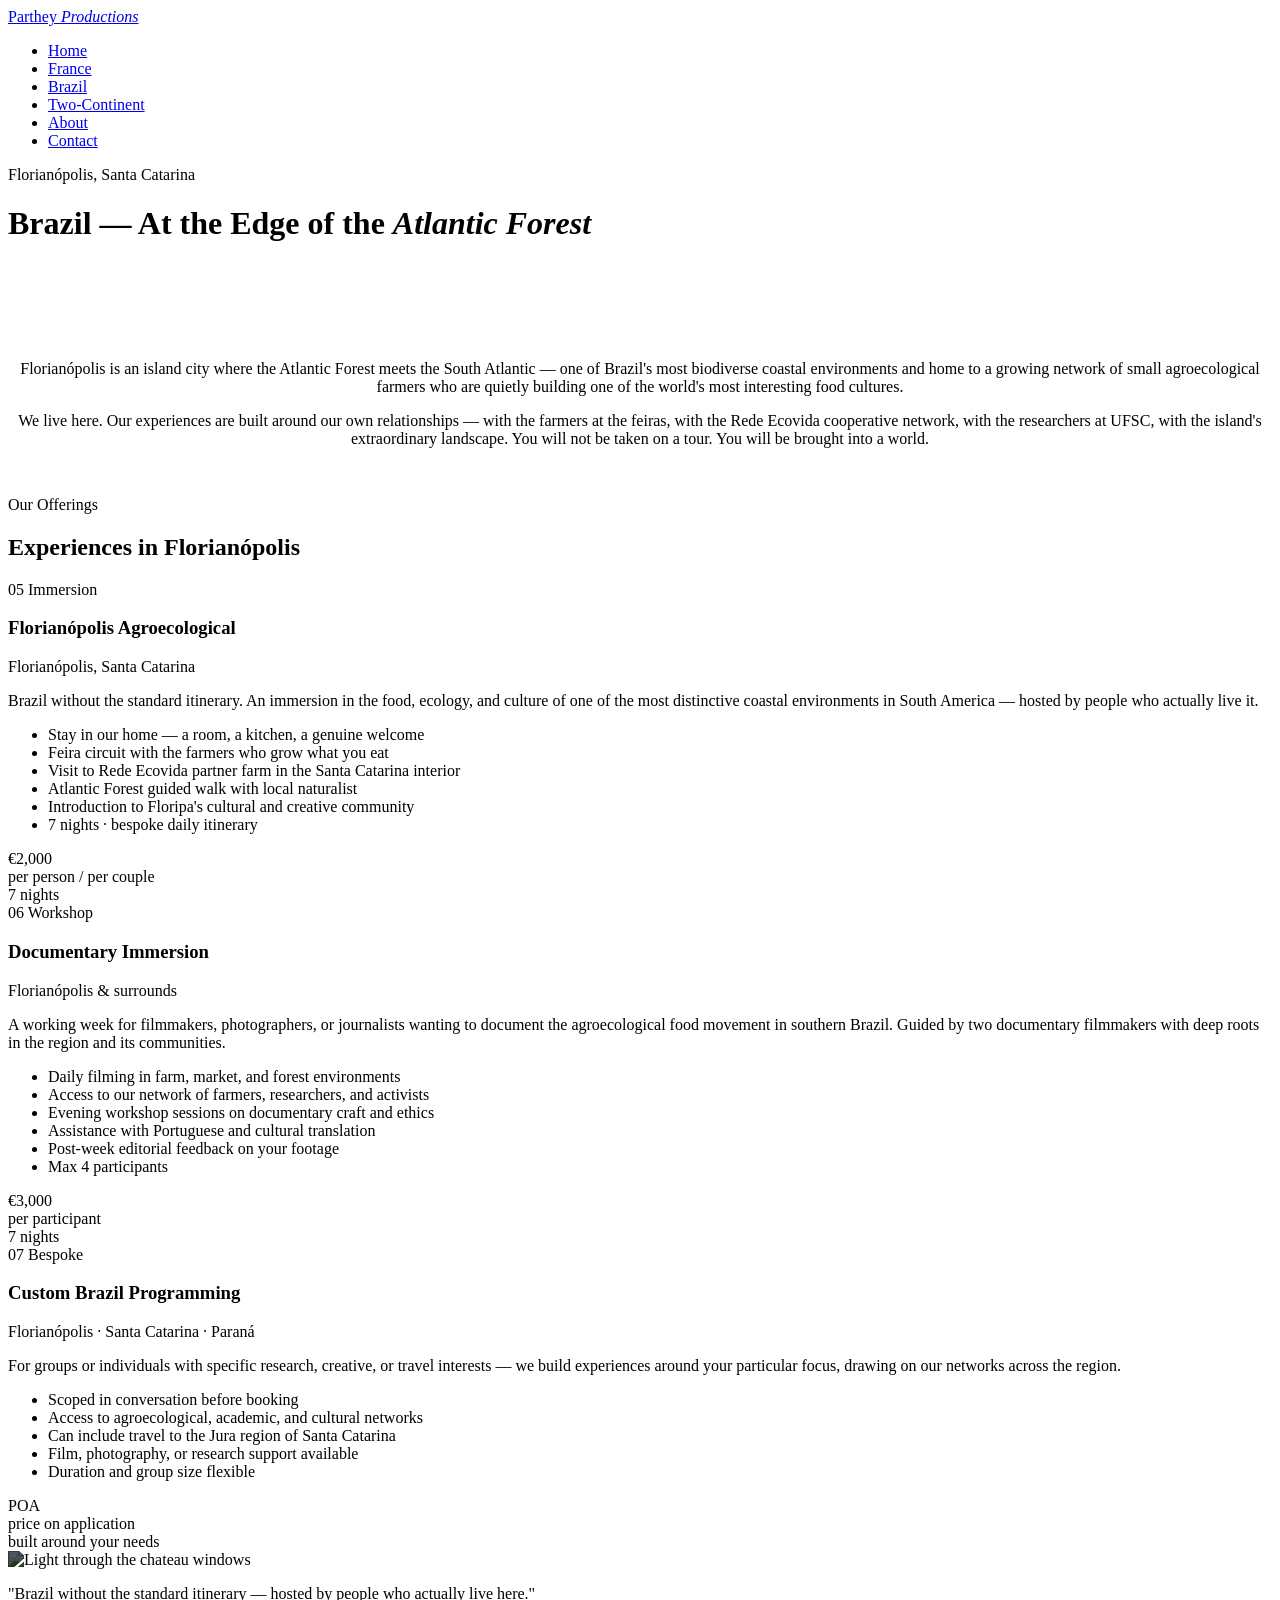
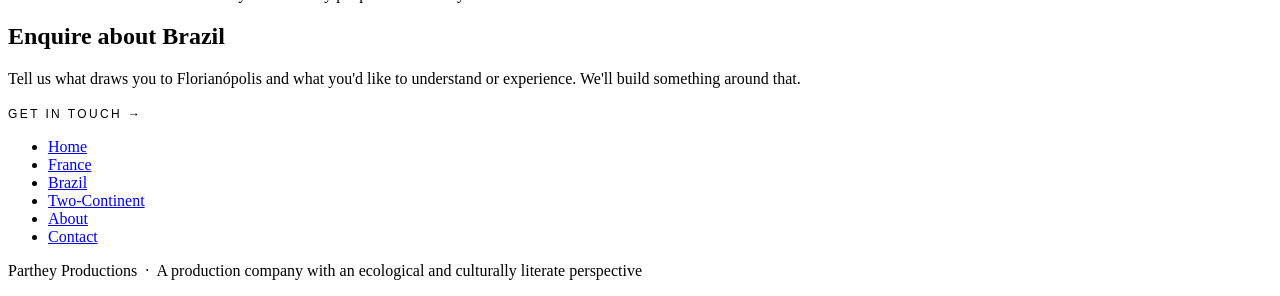
==== brazil.html @ 5beb4ead "Add files via upload" ====
<!DOCTYPE html>
<html lang="en">
<head>
<meta charset="UTF-8">
<meta name="viewport" content="width=device-width, initial-scale=1.0">
<title>Brazil — Florianópolis · Parthey Productions</title>
<link rel="stylesheet" href="../css/main.css">
</head>
<body>

<nav>
  <a href="../index.html" class="nav-logo">Parthey <em>Productions</em></a>
  <ul class="nav-links" id="navLinks">
    <li><a href="../index.html">Home</a></li>
    <li><a href="france.html">France</a></li>
    <li><a href="brazil.html" class="active">Brazil</a></li>
    <li><a href="journey.html">Two-Continent</a></li>
    <li><a href="about.html">About</a></li>
    <li><a href="contact.html">Contact</a></li>
  </ul>
  <div class="nav-hamburger" onclick="document.getElementById('navLinks').classList.toggle('open')">
    <span></span><span></span><span></span>
  </div>
</nav>

<div class="page-hero">
  <div class="page-hero-bg" style="background-image: url('../images/grounds.jpg'); background-position: center; filter: brightness(0.4) saturate(1.2);"></div>
  <div class="page-hero-content">
    <span class="page-eyebrow">Florianópolis, Santa Catarina</span>
    <h1 class="page-title">Brazil — At the Edge of the <em>Atlantic Forest</em></h1>
  </div>
</div>

<section style="padding: 5rem 0 2rem;">
  <div class="container-narrow reveal">
    <div class="prose" style="text-align:center;">
      <p>Florianópolis is an island city where the Atlantic Forest meets the South Atlantic — one of Brazil's most biodiverse coastal environments and home to a growing network of small agroecological farmers who are quietly building one of the world's most interesting food cultures.</p>
      <p>We live here. Our experiences are built around our own relationships — with the farmers at the feiras, with the Rede Ecovida cooperative network, with the researchers at UFSC, with the island's extraordinary landscape. You will not be taken on a tour. You will be brought into a world.</p>
    </div>
  </div>
</section>

<div class="section-header reveal">
  <span class="section-label">Our Offerings</span>
  <h2 class="section-title">Experiences in Florianópolis</h2>
</div>

<div class="experiences">

  <div class="card featured reveal">
    <span class="card-number">05</span>
    <span class="card-tag">Immersion</span>
    <h3 class="card-title">Florianópolis Agroecological</h3>
    <p class="card-location">Florianópolis, Santa Catarina</p>
    <p class="card-desc">Brazil without the standard itinerary. An immersion in the food, ecology, and culture of one of the most distinctive coastal environments in South America — hosted by people who actually live it.</p>
    <ul class="card-includes">
      <li>Stay in our home — a room, a kitchen, a genuine welcome</li>
      <li>Feira circuit with the farmers who grow what you eat</li>
      <li>Visit to Rede Ecovida partner farm in the Santa Catarina interior</li>
      <li>Atlantic Forest guided walk with local naturalist</li>
      <li>Introduction to Floripa's cultural and creative community</li>
      <li>7 nights · bespoke daily itinerary</li>
    </ul>
    <div class="card-pricing">
      <div class="price-main">€2,000</div>
      <div class="price-detail">per person / per couple<br>7 nights</div>
    </div>
  </div>

  <div class="card reveal">
    <span class="card-number">06</span>
    <span class="card-tag">Workshop</span>
    <h3 class="card-title">Documentary Immersion</h3>
    <p class="card-location">Florianópolis &amp; surrounds</p>
    <p class="card-desc">A working week for filmmakers, photographers, or journalists wanting to document the agroecological food movement in southern Brazil. Guided by two documentary filmmakers with deep roots in the region and its communities.</p>
    <ul class="card-includes">
      <li>Daily filming in farm, market, and forest environments</li>
      <li>Access to our network of farmers, researchers, and activists</li>
      <li>Evening workshop sessions on documentary craft and ethics</li>
      <li>Assistance with Portuguese and cultural translation</li>
      <li>Post-week editorial feedback on your footage</li>
      <li>Max 4 participants</li>
    </ul>
    <div class="card-pricing">
      <div class="price-main">€3,000</div>
      <div class="price-detail">per participant<br>7 nights</div>
    </div>
  </div>

  <div class="card reveal">
    <span class="card-number">07</span>
    <span class="card-tag">Bespoke</span>
    <h3 class="card-title">Custom Brazil Programming</h3>
    <p class="card-location">Florianópolis · Santa Catarina · Paraná</p>
    <p class="card-desc">For groups or individuals with specific research, creative, or travel interests — we build experiences around your particular focus, drawing on our networks across the region.</p>
    <ul class="card-includes">
      <li>Scoped in conversation before booking</li>
      <li>Access to agroecological, academic, and cultural networks</li>
      <li>Can include travel to the Jura region of Santa Catarina</li>
      <li>Film, photography, or research support available</li>
      <li>Duration and group size flexible</li>
    </ul>
    <div class="card-pricing">
      <div class="price-main">POA</div>
      <div class="price-detail">price on application<br>built around your needs</div>
    </div>
  </div>

</div>

<div class="quote-bleed reveal">
  <img src="../images/tower_bedroom.jpg" alt="Light through the chateau windows" style="filter:brightness(0.35) saturate(1.1);">
  <div class="quote-bleed-text">
    <p>"Brazil without the standard itinerary — hosted by people who actually live here."</p>
  </div>
</div>

<section class="closing-section">
  <div class="closing-inner reveal">
    <h2 class="closing-title">Enquire about Brazil</h2>
    <p class="closing-body">Tell us what draws you to Florianópolis and what you'd like to understand or experience. We'll build something around that.</p>
    <a href="contact.html" style="font-family:'Jost',sans-serif;font-weight:300;font-size:0.75rem;letter-spacing:0.2em;text-transform:uppercase;color:var(--forest);text-decoration:none;border-bottom:1px solid var(--gold);padding-bottom:2px;">Get in Touch →</a>
  </div>
</section>

<footer>
  <ul class="footer-links">
    <li><a href="../index.html">Home</a></li>
    <li><a href="france.html">France</a></li>
    <li><a href="brazil.html">Brazil</a></li>
    <li><a href="journey.html">Two-Continent</a></li>
    <li><a href="about.html">About</a></li>
    <li><a href="contact.html">Contact</a></li>
  </ul>
  <p>Parthey Productions &nbsp;·&nbsp; A production company with an ecological and culturally literate perspective</p>
</footer>

<script>
  const reveals = document.querySelectorAll('.reveal');
  const obs = new IntersectionObserver(entries => {
    entries.forEach((e,i) => { if(e.isIntersecting){ setTimeout(()=>e.target.classList.add('visible'),i*80); obs.unobserve(e.target); } });
  }, {threshold:0.1, rootMargin:'0px 0px -40px 0px'});
  reveals.forEach(el=>obs.observe(el));
</script>
</body>
</html>
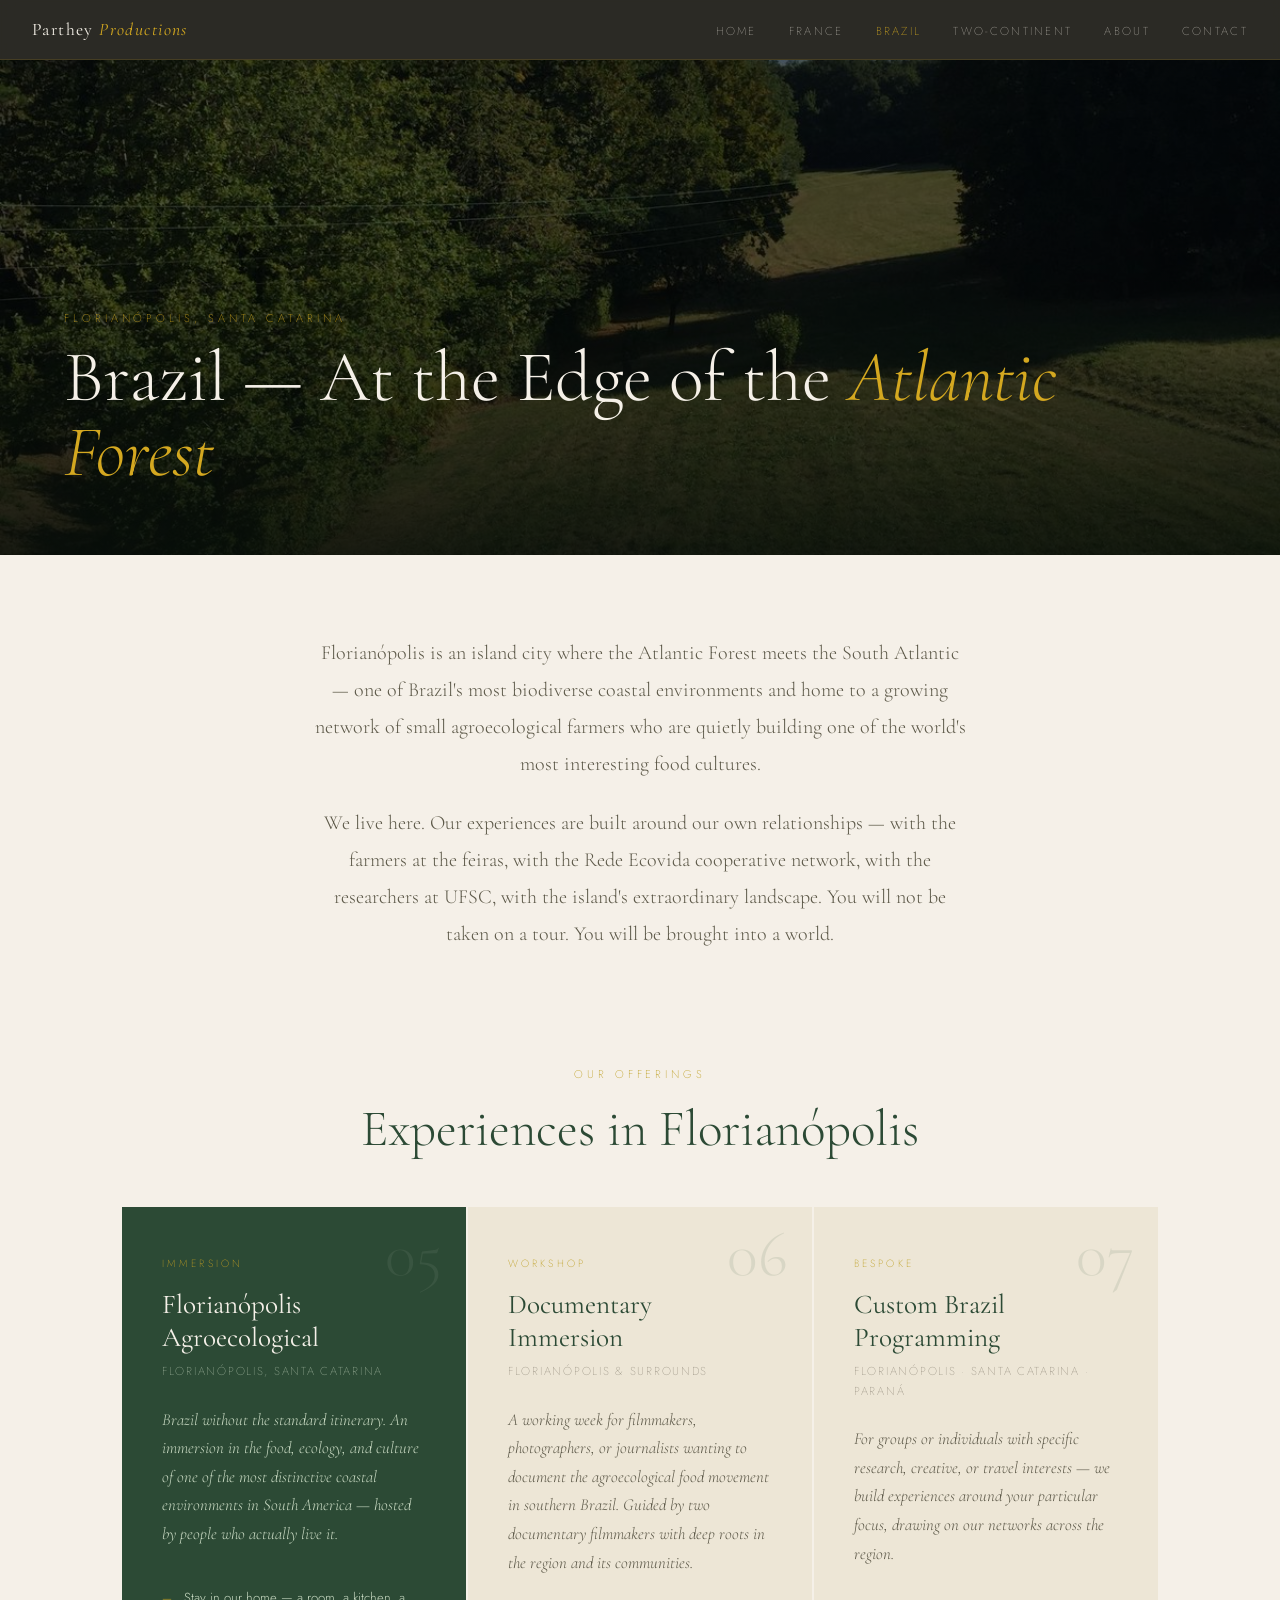
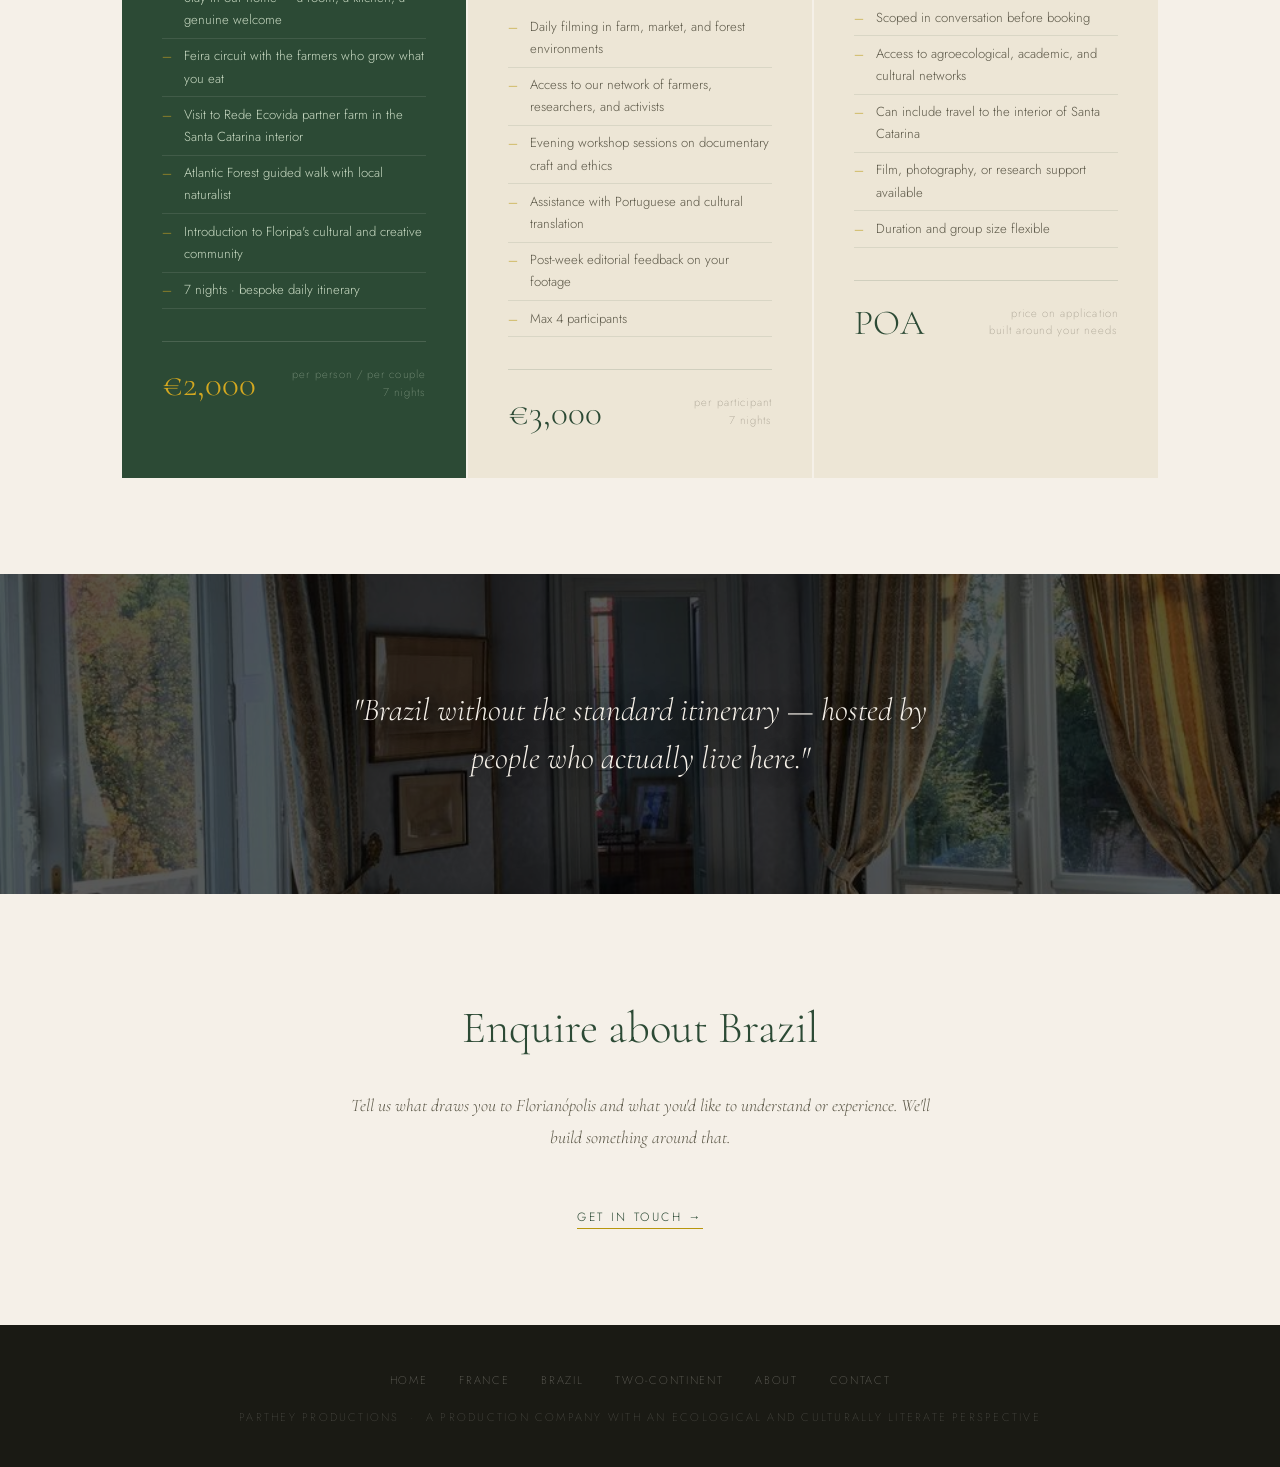
==== commit 9c3f038f: "Update brazil.html" ====
--- a/brazil.html
+++ b/brazil.html
@@ -96,7 +96,7 @@
     <ul class="card-includes">
       <li>Scoped in conversation before booking</li>
       <li>Access to agroecological, academic, and cultural networks</li>
-      <li>Can include travel to the Jura region of Santa Catarina</li>
+      <li>Can include travel to the interior of Santa Catarina</li>
       <li>Film, photography, or research support available</li>
       <li>Duration and group size flexible</li>
     </ul>
--- a/css/main.css
+++ b/css/main.css
@@ -0,0 +1,310 @@
+@import url('https://fonts.googleapis.com/css2?family=Cormorant+Garamond:ital,wght@0,300;0,400;0,600;1,300;1,400&family=Jost:wght@200;300;400&display=swap');
+
+*, *::before, *::after { box-sizing: border-box; margin: 0; padding: 0; }
+
+:root {
+  --cream: #F5F0E8;
+  --parchment: #EDE6D6;
+  --forest: #2C4A35;
+  --moss: #4A6741;
+  --sage: #7A9B6E;
+  --light-sage: #C8D9C2;
+  --gold: #B8960C;
+  --warm-gold: #D4A820;
+  --ink: #1A1A14;
+  --mid: #5C5848;
+  --light: #9B9485;
+}
+
+html { scroll-behavior: smooth; }
+body { font-family: 'Jost', sans-serif; background-color: var(--cream); color: var(--ink); font-weight: 300; line-height: 1.7; }
+
+/* NAV */
+nav {
+  position: fixed; top: 0; left: 0; right: 0; z-index: 100;
+  background: rgba(26,26,20,0.92); backdrop-filter: blur(8px);
+  padding: 0 2rem;
+  display: flex; align-items: center; justify-content: space-between;
+  height: 60px;
+  border-bottom: 1px solid rgba(212,168,32,0.15);
+}
+.nav-logo {
+  font-family: 'Cormorant Garamond', serif;
+  font-size: 1.1rem; font-weight: 400; letter-spacing: 0.08em;
+  color: var(--cream); text-decoration: none;
+  white-space: nowrap;
+}
+.nav-logo em { color: var(--warm-gold); font-style: italic; }
+.nav-links {
+  display: flex; gap: 2rem; list-style: none;
+}
+.nav-links a {
+  font-family: 'Jost', sans-serif; font-weight: 200;
+  font-size: 0.72rem; letter-spacing: 0.2em; text-transform: uppercase;
+  color: rgba(245,240,232,0.6); text-decoration: none;
+  transition: color 0.3s ease;
+}
+.nav-links a:hover, .nav-links a.active { color: var(--warm-gold); }
+.nav-hamburger { display: none; flex-direction: column; gap: 5px; cursor: pointer; padding: 4px; }
+.nav-hamburger span { width: 22px; height: 1px; background: var(--cream); transition: all 0.3s; display: block; }
+@media (max-width: 680px) {
+  .nav-links { display: none; flex-direction: column; position: absolute; top: 60px; left: 0; right: 0; background: rgba(26,26,20,0.97); padding: 1.5rem 2rem; gap: 1.5rem; }
+  .nav-links.open { display: flex; }
+  .nav-hamburger { display: flex; }
+}
+
+/* PAGE HERO (non-index) */
+.page-hero {
+  height: 55vh; min-height: 380px;
+  position: relative; overflow: hidden;
+  display: flex; align-items: flex-end;
+  padding: 4rem 4rem;
+  margin-top: 60px;
+}
+.page-hero-bg {
+  position: absolute; inset: 0;
+  background-size: cover; background-position: center;
+  filter: brightness(0.45);
+}
+.page-hero-bg::after {
+  content: ''; position: absolute; inset: 0;
+  background: linear-gradient(to top, rgba(20,35,25,0.8) 0%, rgba(20,35,25,0.1) 60%);
+}
+.page-hero-content { position: relative; }
+.page-eyebrow {
+  font-family: 'Jost', sans-serif; font-weight: 200;
+  font-size: 0.7rem; letter-spacing: 0.35em; text-transform: uppercase;
+  color: var(--warm-gold); display: block; margin-bottom: 0.75rem;
+}
+.page-title {
+  font-family: 'Cormorant Garamond', serif; font-weight: 300;
+  font-size: clamp(2.2rem, 6vw, 4.5rem);
+  color: var(--cream); line-height: 1.05;
+}
+.page-title em { font-style: italic; color: var(--warm-gold); }
+
+/* CONTAINERS */
+.container { max-width: 1100px; margin: 0 auto; padding: 0 2rem; }
+.container-narrow { max-width: 720px; margin: 0 auto; padding: 0 2rem; }
+
+/* SECTION HEADERS */
+.section-header { text-align: center; padding: 5rem 2rem 3rem; }
+.section-label {
+  font-family: 'Jost', sans-serif; font-weight: 200; font-size: 0.7rem;
+  letter-spacing: 0.35em; text-transform: uppercase; color: var(--gold);
+  display: block; margin-bottom: 1rem;
+}
+.section-title {
+  font-family: 'Cormorant Garamond', serif; font-weight: 300;
+  font-size: clamp(2rem, 5vw, 3.2rem); color: var(--forest); line-height: 1.15;
+}
+.divider { width: 60px; height: 1px; background: var(--gold); margin: 2rem auto; }
+
+/* PROSE */
+.prose {
+  font-family: 'Cormorant Garamond', serif;
+  font-size: clamp(1.05rem, 2vw, 1.25rem); font-weight: 300;
+  color: var(--mid); line-height: 1.85;
+}
+.prose p + p { margin-top: 1.4rem; }
+
+/* EXPERIENCE CARDS */
+.experiences {
+  max-width: 1100px; margin: 0 auto;
+  padding: 0 2rem 6rem;
+  display: grid;
+  grid-template-columns: repeat(auto-fit, minmax(300px, 1fr));
+  gap: 2px;
+}
+.card {
+  background: var(--parchment); padding: 3rem 2.5rem;
+  position: relative; overflow: hidden;
+  transition: transform 0.4s ease; cursor: default;
+}
+.card::before {
+  content: ''; position: absolute; top: 0; left: 0; right: 0; height: 3px;
+  background: linear-gradient(90deg, var(--forest), var(--gold));
+  transform: scaleX(0); transform-origin: left; transition: transform 0.4s ease;
+}
+.card:hover { transform: translateY(-4px); }
+.card:hover::before { transform: scaleX(1); }
+.card.featured { background: var(--forest); }
+.card-photo-wrap {
+  overflow: hidden;
+  margin-left: -2.5rem; margin-top: -3rem; width: calc(100% + 5rem);
+  margin-bottom: 1.5rem; height: 200px;
+}
+.card-photo-wrap img { width: 100%; height: 100%; object-fit: cover; transition: transform 0.6s ease; }
+.card:hover .card-photo-wrap img { transform: scale(1.05); }
+.card-number {
+  font-family: 'Cormorant Garamond', serif; font-size: 4rem; font-weight: 300;
+  color: rgba(44,74,53,0.1); position: absolute; top: 1rem; right: 1.5rem; line-height: 1;
+}
+.card.featured .card-number { color: rgba(245,240,232,0.07); }
+.card-tag {
+  font-family: 'Jost', sans-serif; font-weight: 200; font-size: 0.65rem;
+  letter-spacing: 0.3em; text-transform: uppercase; color: var(--gold);
+  display: block; margin-bottom: 1rem;
+}
+.card.featured .card-tag { color: var(--warm-gold); }
+.card-title {
+  font-family: 'Cormorant Garamond', serif; font-size: 1.7rem; font-weight: 400;
+  color: var(--forest); line-height: 1.2; margin-bottom: 0.5rem;
+}
+.card.featured .card-title { color: var(--cream); }
+.card-location {
+  font-family: 'Jost', sans-serif; font-weight: 200; font-size: 0.72rem;
+  letter-spacing: 0.15em; color: var(--light); margin-bottom: 1.5rem; text-transform: uppercase;
+}
+.card.featured .card-location { color: var(--light-sage); opacity: 0.7; }
+.card-desc {
+  font-family: 'Cormorant Garamond', serif; font-size: 1.05rem; font-weight: 300;
+  font-style: italic; color: var(--mid); line-height: 1.7; margin-bottom: 2rem;
+}
+.card.featured .card-desc { color: var(--light-sage); }
+.card-includes { list-style: none; margin-bottom: 2rem; }
+.card-includes li {
+  font-family: 'Jost', sans-serif; font-size: 0.82rem; font-weight: 300; color: var(--mid);
+  padding: 0.4rem 0; border-bottom: 1px solid rgba(44,74,53,0.1);
+  display: flex; align-items: baseline; gap: 0.75rem;
+}
+.card.featured .card-includes li { color: var(--light-sage); border-bottom-color: rgba(245,240,232,0.1); }
+.card-includes li::before { content: '—'; color: var(--gold); font-size: 0.7rem; flex-shrink: 0; }
+.card.featured .card-includes li::before { color: var(--warm-gold); }
+.card-pricing {
+  display: flex; align-items: flex-end; justify-content: space-between;
+  padding-top: 1.5rem; border-top: 1px solid rgba(44,74,53,0.15);
+}
+.card.featured .card-pricing { border-top-color: rgba(245,240,232,0.15); }
+.price-main {
+  font-family: 'Cormorant Garamond', serif; font-size: 2.2rem; font-weight: 300;
+  color: var(--forest); line-height: 1;
+}
+.card.featured .price-main { color: var(--warm-gold); }
+.price-detail {
+  font-family: 'Jost', sans-serif; font-size: 0.7rem; font-weight: 200;
+  color: var(--light); letter-spacing: 0.1em; text-align: right; line-height: 1.6;
+}
+.card.featured .price-detail { color: rgba(200,217,194,0.6); }
+.card-link {
+  display: inline-block; margin-top: 1.5rem;
+  font-family: 'Jost', sans-serif; font-weight: 300; font-size: 0.75rem;
+  letter-spacing: 0.2em; text-transform: uppercase;
+  color: var(--forest); text-decoration: none;
+  border-bottom: 1px solid var(--gold); padding-bottom: 2px;
+  transition: color 0.3s, border-color 0.3s;
+}
+.card.featured .card-link { color: var(--warm-gold); border-bottom-color: var(--warm-gold); }
+.card-link:hover { color: var(--gold); }
+
+/* ITINERARY */
+.itinerary-section { background: var(--forest); padding: 6rem 2rem; }
+.itinerary-inner { max-width: 860px; margin: 0 auto; }
+.itinerary-header { text-align: center; margin-bottom: 4rem; }
+.itinerary-header .section-label { color: var(--warm-gold); }
+.itinerary-header .section-title { color: var(--cream); }
+.itinerary-days { display: flex; flex-direction: column; }
+.day { display: grid; grid-template-columns: 80px 1fr; gap: 0 2rem; position: relative; }
+.day::after {
+  content: ''; position: absolute; left: 39px; top: 2.5rem; bottom: -1px;
+  width: 1px; background: rgba(200,217,194,0.2);
+}
+.day:last-child::after { display: none; }
+.day-marker { display: flex; flex-direction: column; align-items: center; padding-top: 1.5rem; }
+.day-dot {
+  width: 10px; height: 10px; border-radius: 50%; background: var(--warm-gold);
+  border: 2px solid var(--forest); box-shadow: 0 0 0 1px var(--warm-gold);
+  position: relative; z-index: 1; flex-shrink: 0;
+}
+.day-label {
+  font-family: 'Jost', sans-serif; font-size: 0.6rem; font-weight: 200;
+  letter-spacing: 0.15em; text-transform: uppercase; color: rgba(200,217,194,0.4);
+  margin-top: 0.5rem; text-align: center;
+}
+.day-content { padding: 1.5rem 0 2.5rem; border-bottom: 1px solid rgba(200,217,194,0.08); }
+.day:last-child .day-content { border-bottom: none; }
+.day-title { font-family: 'Cormorant Garamond', serif; font-size: 1.25rem; font-weight: 400; color: var(--cream); margin-bottom: 0.4rem; }
+.day-desc { font-family: 'Jost', sans-serif; font-size: 0.82rem; font-weight: 300; color: rgba(200,217,194,0.6); line-height: 1.7; }
+
+/* PHOTO STRIPS */
+.photo-strip {
+  display: grid; gap: 3px; overflow: hidden;
+}
+.photo-strip.two { grid-template-columns: 1fr 1fr; height: 420px; }
+.photo-strip.three { grid-template-columns: 2fr 1fr 1fr; height: 420px; }
+.photo-strip.six { grid-template-columns: repeat(3, 1fr); }
+.photo-strip img { width: 100%; height: 100%; object-fit: cover; transition: transform 0.6s ease, filter 0.4s ease; filter: brightness(0.92); }
+.photo-strip img:hover { transform: scale(1.03); filter: brightness(1); }
+.photo-strip.six img { aspect-ratio: 4/3; }
+@media (max-width: 600px) {
+  .photo-strip.two, .photo-strip.three { grid-template-columns: 1fr; height: auto; }
+  .photo-strip.two img, .photo-strip.three img { height: 260px; }
+  .photo-strip.six { grid-template-columns: 1fr 1fr; }
+}
+
+/* CREST MEDALLION */
+.crest-medallion { display: flex; align-items: center; justify-content: center; padding: 1rem 0 4rem; }
+.crest-medallion img {
+  width: 140px; height: 140px; object-fit: cover; border-radius: 50%;
+  border: 2px solid var(--gold); box-shadow: 0 8px 40px rgba(44,74,53,0.15);
+}
+
+/* FULL BLEED QUOTE */
+.quote-bleed {
+  position: relative; overflow: hidden; height: 320px;
+  display: flex; align-items: center; justify-content: center;
+}
+.quote-bleed img { position: absolute; inset: 0; width: 100%; height: 100%; object-fit: cover; filter: brightness(0.42) sepia(0.2); }
+.quote-bleed-text { position: relative; text-align: center; padding: 2rem 3rem; max-width: 700px; }
+.quote-bleed-text p {
+  font-family: 'Cormorant Garamond', serif; font-style: italic;
+  font-size: clamp(1.2rem, 3vw, 2rem); color: var(--cream); font-weight: 300;
+  line-height: 1.5; text-shadow: 0 2px 20px rgba(0,0,0,0.5);
+}
+
+/* BRIDGE / CTA BLOCK */
+.bridge-block {
+  background: var(--parchment); padding: 6rem 2rem;
+}
+.bridge-inner {
+  max-width: 900px; margin: 0 auto;
+  display: grid; grid-template-columns: 1fr 1fr; gap: 4rem; align-items: center;
+}
+@media (max-width: 680px) { .bridge-inner { grid-template-columns: 1fr; gap: 2rem; } }
+.bridge-text .section-label { text-align: left; }
+.bridge-text .section-title { text-align: left; font-size: clamp(1.8rem, 4vw, 2.8rem); }
+.bridge-body {
+  font-family: 'Cormorant Garamond', serif; font-size: 1.05rem; font-weight: 300;
+  color: var(--mid); line-height: 1.8; margin-top: 1.5rem;
+}
+.cta-card { background: var(--cream); border: 1px solid rgba(44,74,53,0.12); padding: 2.5rem; }
+.cta-price-label { font-family: 'Jost', sans-serif; font-size: 0.65rem; letter-spacing: 0.3em; text-transform: uppercase; color: var(--light); display: block; margin-bottom: 0.5rem; }
+.cta-price { font-family: 'Cormorant Garamond', serif; font-size: 2.8rem; font-weight: 300; color: var(--forest); line-height: 1; }
+.cta-price-sub { font-family: 'Jost', sans-serif; font-size: 0.75rem; font-weight: 200; color: var(--light); margin-top: 0.25rem; }
+.cta-list { list-style: none; margin-top: 1.5rem; padding-top: 1.5rem; border-top: 1px solid rgba(44,74,53,0.1); }
+.cta-list li {
+  font-family: 'Jost', sans-serif; font-size: 0.8rem; font-weight: 300; color: var(--mid);
+  padding: 0.35rem 0; display: flex; gap: 0.75rem; align-items: baseline;
+}
+.cta-list li::before { content: '→'; color: var(--gold); font-size: 0.7rem; flex-shrink: 0; }
+
+/* CONTACT / CLOSING */
+.closing-section { background: var(--cream); padding: 6rem 2rem; text-align: center; }
+.closing-inner { max-width: 600px; margin: 0 auto; }
+.closing-title { font-family: 'Cormorant Garamond', serif; font-size: clamp(1.8rem, 4vw, 2.8rem); font-weight: 300; color: var(--forest); margin-bottom: 1.5rem; }
+.closing-body { font-family: 'Cormorant Garamond', serif; font-size: 1.1rem; font-weight: 300; font-style: italic; color: var(--mid); line-height: 1.8; margin-bottom: 3rem; }
+.contact-name { font-family: 'Jost', sans-serif; font-weight: 400; font-size: 0.9rem; color: var(--forest); letter-spacing: 0.1em; display: block; }
+.contact-detail { font-family: 'Jost', sans-serif; font-weight: 200; font-size: 0.8rem; color: var(--light); letter-spacing: 0.05em; display: block; }
+.contact-rule { width: 30px; height: 1px; background: var(--gold); margin: 0.8rem auto; }
+
+/* FOOTER */
+footer { background: var(--ink); padding: 2.5rem 2rem; text-align: center; }
+footer p { font-family: 'Jost', sans-serif; font-weight: 200; font-size: 0.7rem; letter-spacing: 0.2em; text-transform: uppercase; color: rgba(245,240,232,0.25); }
+footer .footer-links { display: flex; gap: 2rem; justify-content: center; margin-bottom: 1rem; list-style: none; }
+footer .footer-links a { font-family: 'Jost', sans-serif; font-weight: 200; font-size: 0.7rem; letter-spacing: 0.15em; text-transform: uppercase; color: rgba(245,240,232,0.4); text-decoration: none; transition: color 0.3s; }
+footer .footer-links a:hover { color: var(--warm-gold); }
+
+/* ANIMATIONS */
+@keyframes fadeUp { from { opacity: 0; transform: translateY(20px); } to { opacity: 1; transform: translateY(0); } }
+.reveal { opacity: 0; transform: translateY(24px); transition: opacity 0.7s ease, transform 0.7s ease; }
+.reveal.visible { opacity: 1; transform: translateY(0); }
